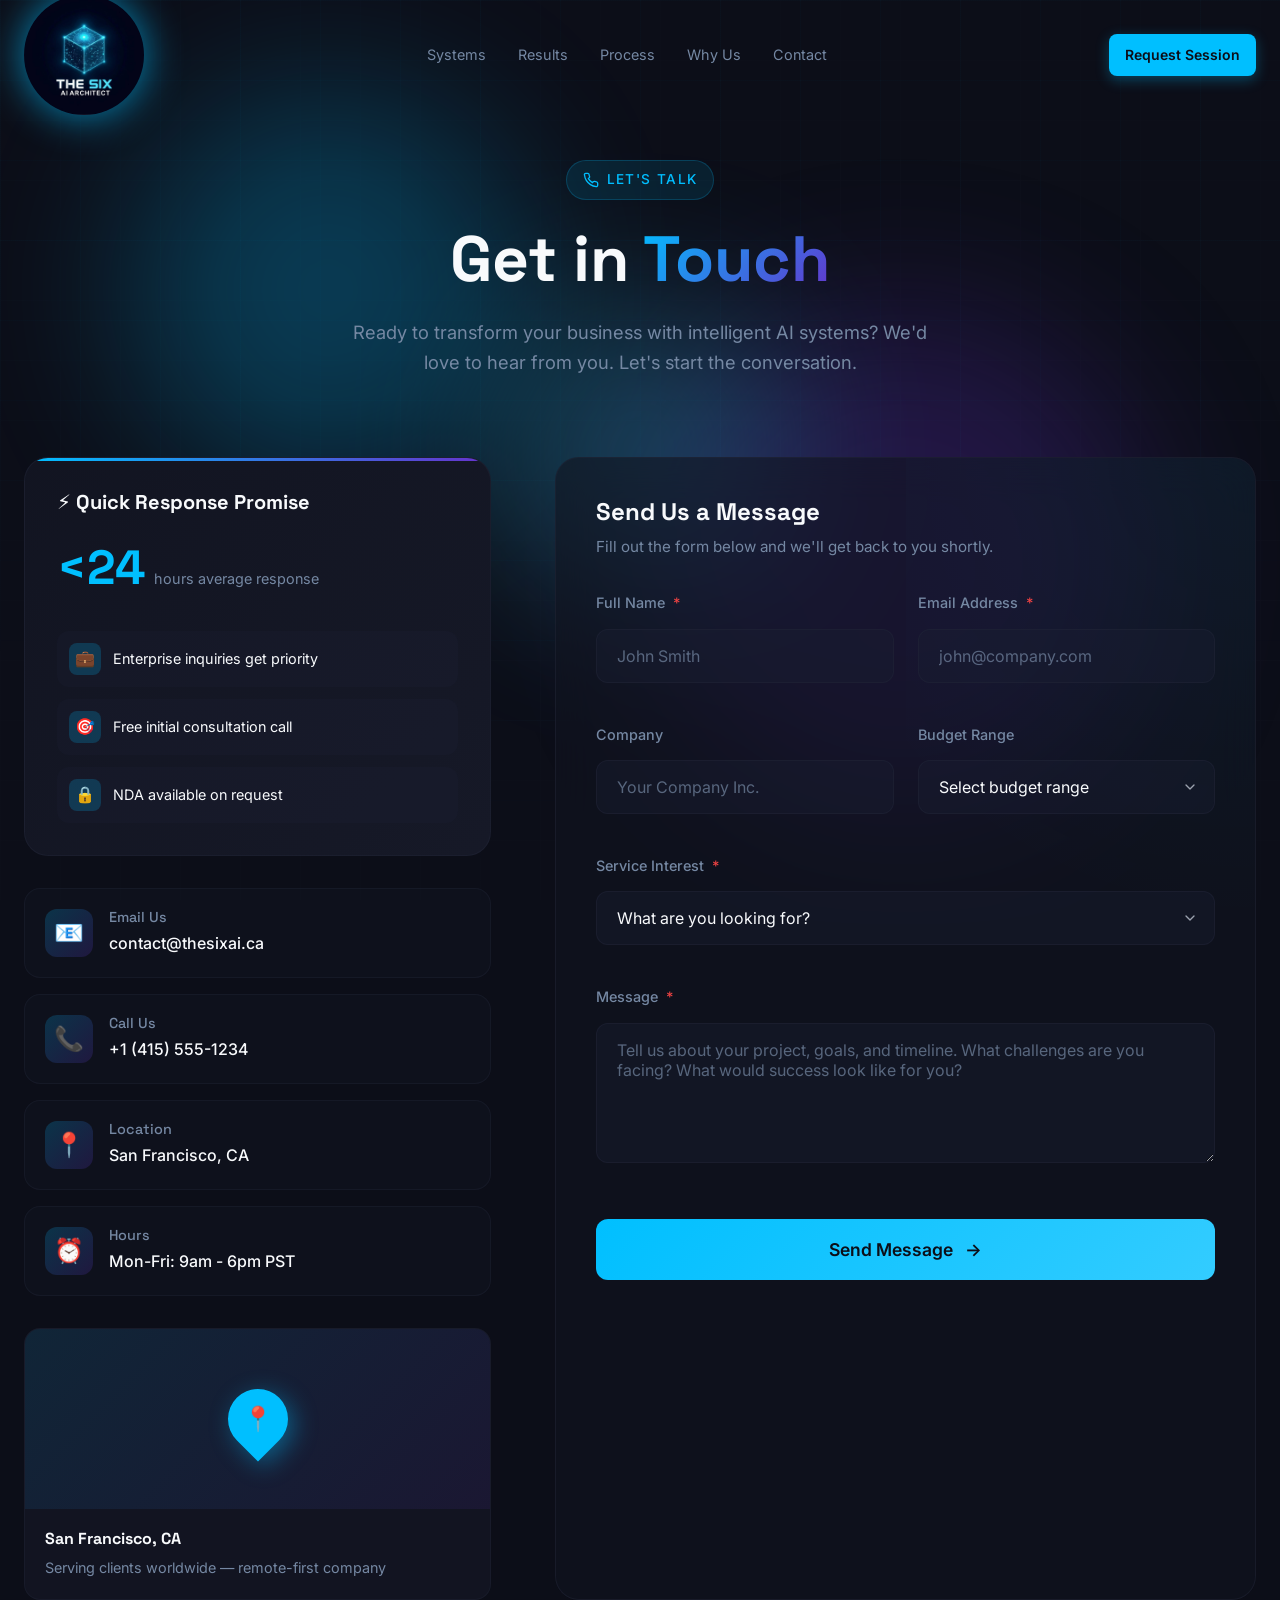
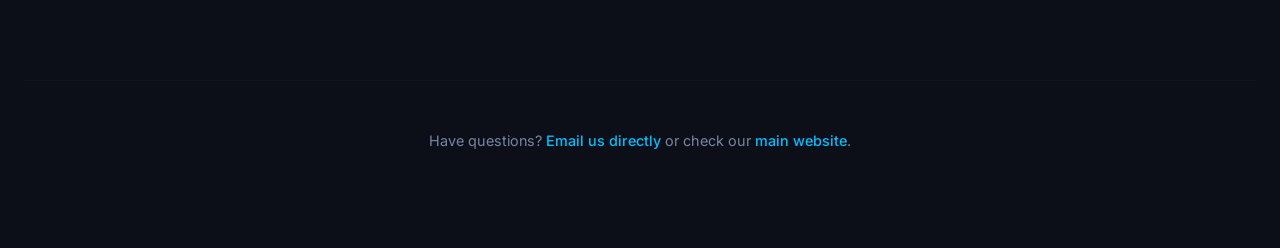
==== contact.html @ 12150c08 "Initial commit - Redesigned contact page with real functionality" ====
<!DOCTYPE html>
<html lang="en">
<head>
  <meta charset="UTF-8" />
  <meta name="viewport" content="width=device-width, initial-scale=1.0" />
  <title>Contact Us — The Six AI</title>
  <meta name="description" content="Get in touch with The Six AI. Ready to transform your business? Contact us today." />
  <link rel="icon" href="assets/logo.jpg" />
  <link rel="preconnect" href="https://fonts.googleapis.com" />
  <link rel="preconnect" href="https://fonts.gstatic.com" crossorigin />
  <link href="https://fonts.googleapis.com/css2?family=Inter:wght@300;400;500;600;700&family=Space+Grotesk:wght@400;500;600;700&display=swap" rel="stylesheet" />
  <link rel="stylesheet" href="styles.css" />
  <style>
    /* Contact Page Specific Styles */
    .contact-page {
      padding: 10rem 0 6rem;
      min-height: 100vh;
      position: relative;
    }
    
    /* Animated Grid Background */
    .contact-grid-bg {
      position: absolute;
      inset: 0;
      opacity: 0.4;
      background-image: 
        linear-gradient(hsl(var(--primary)/.05) 1px, transparent 1px),
        linear-gradient(90deg, hsl(var(--primary)/.05) 1px, transparent 1px);
      background-size: 80px 80px;
      mask-image: radial-gradient(ellipse 80% 50% at 50% 0%, black 70%, transparent 100%);
      pointer-events: none;
    }
    
    /* Hero Section */
    .contact-hero {
      text-align: center;
      margin-bottom: 5rem;
      position: relative;
    }
    
    .contact-hero .eyebrow {
      display: inline-flex;
      align-items: center;
      gap: 0.5rem;
      padding: 0.5rem 1rem;
      background: hsl(var(--primary)/.1);
      border: 1px solid hsl(var(--primary)/.2);
      border-radius: 9999px;
      font-size: 0.85rem;
      font-weight: 500;
      color: hsl(var(--primary));
      margin-bottom: 1.5rem;
    }
    
    .contact-hero h1 {
      font-size: clamp(2.5rem, 5vw, 4rem);
      margin-bottom: 1.5rem;
      line-height: 1.1;
    }
    
    .contact-hero p {
      font-size: 1.15rem;
      color: hsl(var(--muted-foreground));
      max-width: 600px;
      margin: 0 auto;
    }
    
    /* Main Contact Layout */
    .contact-main {
      display: grid;
      grid-template-columns: 1fr;
      gap: 3rem;
      position: relative;
    }
    
    @media (min-width: 1024px) {
      .contact-main {
        grid-template-columns: 1fr 1.5fr;
        gap: 4rem;
      }
    }
    
    /* Left Column - Info */
    .contact-info-column {
      display: flex;
      flex-direction: column;
      gap: 2rem;
    }
    
    /* Quick Response Card */
    .quick-response {
      background: linear-gradient(135deg, hsl(var(--card)) 0%, hsl(var(--card-elevated)) 100%);
      border: 1px solid hsl(var(--border)/.5);
      border-radius: 1.5rem;
      padding: 2rem;
      position: relative;
      overflow: hidden;
    }
    
    .quick-response::before {
      content: '';
      position: absolute;
      top: 0;
      left: 0;
      right: 0;
      height: 3px;
      background: linear-gradient(90deg, hsl(var(--primary)), hsl(var(--accent)));
    }
    
    .quick-response h3 {
      font-size: 1.25rem;
      margin-bottom: 1rem;
      display: flex;
      align-items: center;
      gap: 0.5rem;
    }
    
    .response-time {
      display: flex;
      align-items: baseline;
      gap: 0.5rem;
      margin-bottom: 1rem;
    }
    
    .response-time .big {
      font-family: 'Space Grotesk', sans-serif;
      font-size: 3rem;
      font-weight: 700;
      color: hsl(var(--primary));
    }
    
    .response-time .label {
      color: hsl(var(--muted-foreground));
      font-size: 0.9rem;
    }
    
    .response-list {
      display: flex;
      flex-direction: column;
      gap: 0.75rem;
      margin-top: 1.5rem;
    }
    
    .response-item {
      display: flex;
      align-items: center;
      gap: 0.75rem;
      padding: 0.75rem;
      background: hsl(var(--muted)/.3);
      border-radius: 0.75rem;
      font-size: 0.9rem;
    }
    
    .response-item .icon {
      width: 32px;
      height: 32px;
      border-radius: 0.5rem;
      background: hsl(var(--primary)/.2);
      color: hsl(var(--primary));
      display: flex;
      align-items: center;
      justify-content: center;
      font-size: 1rem;
    }
    
    /* Contact Cards */
    .contact-cards {
      display: flex;
      flex-direction: column;
      gap: 1rem;
    }
    
    .contact-card {
      display: flex;
      align-items: center;
      gap: 1rem;
      padding: 1.25rem;
      background: hsl(var(--card)/.6);
      border: 1px solid hsl(var(--border)/.4);
      border-radius: 1rem;
      transition: all 0.3s ease;
    }
    
    .contact-card:hover {
      transform: translateX(8px);
      border-color: hsl(var(--primary)/.4);
      box-shadow: 0 8px 24px hsl(var(--primary)/.1);
    }
    
    .contact-card .icon {
      width: 48px;
      height: 48px;
      border-radius: 0.75rem;
      background: linear-gradient(135deg, hsl(var(--primary)/.2), hsl(var(--accent)/.2));
      color: hsl(var(--primary));
      display: flex;
      align-items: center;
      justify-content: center;
      font-size: 1.5rem;
      flex-shrink: 0;
    }
    
    .contact-card .content h4 {
      font-size: 0.9rem;
      font-weight: 500;
      color: hsl(var(--muted-foreground));
      margin-bottom: 0.25rem;
    }
    
    .contact-card .content p,
    .contact-card .content a {
      font-size: 1rem;
      font-weight: 500;
      color: hsl(var(--foreground));
    }
    
    .contact-card .content a:hover {
      color: hsl(var(--primary));
    }
    
    /* Map / Location */
    .location-preview {
      background: hsl(var(--card));
      border: 1px solid hsl(var(--border)/.4);
      border-radius: 1rem;
      overflow: hidden;
      position: relative;
    }
    
    .location-map {
      height: 180px;
      background: linear-gradient(135deg, hsl(var(--primary)/.1), hsl(var(--accent)/.1));
      display: flex;
      align-items: center;
      justify-content: center;
      position: relative;
    }
    
    .location-pin {
      width: 60px;
      height: 60px;
      background: hsl(var(--primary));
      border-radius: 50% 50% 50% 0;
      transform: rotate(-45deg);
      display: flex;
      align-items: center;
      justify-content: center;
      box-shadow: 0 8px 24px hsl(var(--primary)/.4);
      animation: pulse 2s ease-in-out infinite;
    }
    
    .location-pin::after {
      content: '📍';
      font-size: 1.5rem;
      transform: rotate(45deg);
    }
    
    @keyframes pulse {
      0%, 100% { transform: rotate(-45deg) scale(1); }
      50% { transform: rotate(-45deg) scale(1.1); }
    }
    
    .location-info {
      padding: 1.25rem;
    }
    
    .location-info h4 {
      font-size: 1rem;
      margin-bottom: 0.5rem;
    }
    
    .location-info p {
      font-size: 0.9rem;
      color: hsl(var(--muted-foreground));
    }
    
    /* Right Column - Form */
    .contact-form-column {
      background: hsl(var(--card)/.6);
      border: 1px solid hsl(var(--border)/.5);
      border-radius: 1.5rem;
      padding: 2.5rem;
      backdrop-filter: blur(20px);
      position: relative;
      overflow: hidden;
    }
    
    .contact-form-column::before {
      content: '';
      position: absolute;
      top: -50%;
      right: -50%;
      width: 100%;
      height: 100%;
      background: radial-gradient(circle, hsl(var(--primary)/.05) 0%, transparent 70%);
      pointer-events: none;
    }
    
    .form-header {
      margin-bottom: 2rem;
      position: relative;
    }
    
    .form-header h3 {
      font-size: 1.5rem;
      margin-bottom: 0.5rem;
    }
    
    .form-header p {
      color: hsl(var(--muted-foreground));
      font-size: 0.95rem;
    }
    
    /* Form Styles */
    .contact-form {
      display: flex;
      flex-direction: column;
      gap: 1.5rem;
      position: relative;
    }
    
    .form-row {
      display: grid;
      grid-template-columns: 1fr;
      gap: 1.5rem;
    }
    
    @media (min-width: 640px) {
      .form-row {
        grid-template-columns: 1fr 1fr;
      }
    }
    
    .form-group {
      display: flex;
      flex-direction: column;
      gap: 0.5rem;
    }
    
    .form-group label {
      font-size: 0.9rem;
      font-weight: 500;
      color: hsl(var(--muted-foreground));
      display: flex;
      align-items: center;
      gap: 0.5rem;
    }
    
    .form-group label .required {
      color: hsl(var(--destructive));
    }
    
    .form-group input,
    .form-group textarea,
    .form-group select {
      padding: 1rem 1.25rem;
      background: hsl(var(--muted)/.4);
      border: 1px solid hsl(var(--border)/.5);
      border-radius: 0.75rem;
      color: hsl(var(--foreground));
      font-size: 1rem;
      font-family: inherit;
      transition: all 0.3s ease;
      width: 100%;
    }
    
    .form-group input::placeholder,
    .form-group textarea::placeholder {
      color: hsl(var(--muted-foreground));
      opacity: 0.7;
    }
    
    .form-group input:focus,
    .form-group textarea:focus,
    .form-group select:focus {
      outline: none;
      border-color: hsl(var(--primary));
      box-shadow: 0 0 0 4px hsl(var(--primary)/.1);
      background: hsl(var(--muted)/.2);
    }
    
    .form-group textarea {
      resize: vertical;
      min-height: 140px;
    }
    
    .form-group select {
      cursor: pointer;
      appearance: none;
      background-image: url("data:image/svg+xml,%3Csvg xmlns='http://www.w3.org/2000/svg' width='24' height='24' viewBox='0 0 24 24' fill='none' stroke='%239ca3af' stroke-width='2' stroke-linecap='round' stroke-linejoin='round'%3E%3Cpolyline points='6 9 12 15 18 9'%3E%3C/polyline%3E%3C/svg%3E");
      background-repeat: no-repeat;
      background-position: right 1rem center;
      background-size: 1rem;
      padding-right: 3rem;
    }
    
    /* Form Validation */
    .form-group.error input,
    .form-group.error textarea {
      border-color: hsl(var(--destructive));
    }
    
    .form-group .error-message {
      font-size: 0.8rem;
      color: hsl(var(--destructive));
      display: none;
    }
    
    .form-group.error .error-message {
      display: block;
    }
    
    /* Submit Button */
    .form-submit {
      margin-top: 1rem;
    }
    
    .btn-submit {
      width: 100%;
      padding: 1.25rem 2rem;
      background: linear-gradient(135deg, hsl(var(--primary)), hsl(var(--primary-glow)));
      color: hsl(var(--primary-foreground));
      border: none;
      border-radius: 0.75rem;
      font-size: 1.1rem;
      font-weight: 600;
      cursor: pointer;
      display: flex;
      align-items: center;
      justify-content: center;
      gap: 0.75rem;
      transition: all 0.3s ease;
      position: relative;
      overflow: hidden;
    }
    
    .btn-submit::before {
      content: '';
      position: absolute;
      inset: 0;
      background: linear-gradient(135deg, transparent, rgba(255,255,255,.2), transparent);
      transform: translateX(-100%);
      transition: transform 0.6s ease;
    }
    
    .btn-submit:hover::before {
      transform: translateX(100%);
    }
    
    .btn-submit:hover {
      transform: translateY(-2px);
      box-shadow: 0 12px 32px hsl(var(--primary)/.4);
    }
    
    .btn-submit:disabled {
      opacity: 0.7;
      cursor: not-allowed;
      transform: none;
    }
    
    .btn-submit .spinner {
      width: 20px;
      height: 20px;
      border: 2px solid hsl(var(--primary-foreground)/.3);
      border-top-color: hsl(var(--primary-foreground));
      border-radius: 50%;
      animation: spin 0.8s linear infinite;
      display: none;
    }
    
    .btn-submit.loading .spinner {
      display: block;
    }
    
    .btn-submit.loading .btn-text,
    .btn-submit.loading .btn-icon {
      opacity: 0;
      position: absolute;
    }
    
    @keyframes spin {
      to { transform: rotate(360deg); }
    }
    
    /* Success State */
    .form-success {
      display: none;
      text-align: center;
      padding: 3rem 2rem;
    }
    
    .form-success.show {
      display: block;
    }
    
    .success-icon {
      width: 80px;
      height: 80px;
      margin: 0 auto 1.5rem;
      background: linear-gradient(135deg, hsl(var(--success)/.2), hsl(var(--success)/.4));
      border-radius: 50%;
      display: flex;
      align-items: center;
      justify-content: center;
      animation: scaleIn 0.5s ease;
    }
    
    @keyframes scaleIn {
      0% { transform: scale(0); }
      50% { transform: scale(1.2); }
      100% { transform: scale(1); }
    }
    
    .success-icon svg {
      width: 40px;
      height: 40px;
      color: hsl(var(--success));
    }
    
    .form-success h3 {
      font-size: 1.5rem;
      margin-bottom: 0.75rem;
    }
    
    .form-success p {
      color: hsl(var(--muted-foreground));
      margin-bottom: 1.5rem;
    }
    
    .success-ref {
      display: inline-flex;
      align-items: center;
      gap: 0.5rem;
      padding: 0.75rem 1.25rem;
      background: hsl(var(--muted)/.4);
      border-radius: 0.5rem;
      font-family: 'Space Grotesk', monospace;
      font-size: 0.9rem;
    }
    
    /* Social Links */
    .social-links {
      display: flex;
      justify-content: center;
      gap: 1rem;
      margin-top: 2rem;
      padding-top: 2rem;
      border-top: 1px solid hsl(var(--border)/.3);
    }
    
    .social-link {
      width: 44px;
      height: 44px;
      border-radius: 0.75rem;
      background: hsl(var(--muted)/.4);
      border: 1px solid hsl(var(--border)/.3);
      display: flex;
      align-items: center;
      justify-content: center;
      color: hsl(var(--muted-foreground));
      transition: all 0.3s ease;
    }
    
    .social-link:hover {
      background: hsl(var(--primary)/.2);
      border-color: hsl(var(--primary)/.4);
      color: hsl(var(--primary));
      transform: translateY(-4px);
    }
    
    /* Footer */
    .contact-footer {
      margin-top: 5rem;
      padding-top: 3rem;
      border-top: 1px solid hsl(var(--border)/.3);
      text-align: center;
    }
    
    .contact-footer p {
      color: hsl(var(--muted-foreground));
      font-size: 0.9rem;
    }
    
    .contact-footer a {
      color: hsl(var(--primary));
      font-weight: 500;
    }
    
    .contact-footer a:hover {
      text-decoration: underline;
    }
    
    /* Reveal Animation */
    .reveal {
      opacity: 0;
      transform: translateY(30px);
      transition: opacity 0.6s ease, transform 0.6s ease;
    }
    
    .reveal.in {
      opacity: 1;
      transform: translateY(0);
    }
    
    .reveal-delay-1 { transition-delay: 0.1s; }
    .reveal-delay-2 { transition-delay: 0.2s; }
    .reveal-delay-3 { transition-delay: 0.3s; }
    .reveal-delay-4 { transition-delay: 0.4s; }
  </style>
</head>
<body>
  <!-- Background Effects -->
  <div class="bg-effects" aria-hidden="true">
    <div class="grid-overlay"></div>
    <div class="orb orb-1"></div>
    <div class="orb orb-2"></div>
    <div class="orb orb-3"></div>
  </div>

  <!-- Header -->
  <header class="navbar" id="navbar">
    <div class="container nav-inner">
      <a href="index.html" class="brand">
        <img src="assets/logo.jpg" alt="The Six AI Architects" class="brand-logo" />
      </a>
      <nav class="nav-links">
        <a href="index.html#systems">Systems</a>
        <a href="index.html#results">Results</a>
        <a href="index.html#process">Process</a>
        <a href="index.html#why-us">Why Us</a>
        <a href="contact.html">Contact</a>
      </nav>
      <div class="nav-cta">
        <a href="contact.html" class="btn btn-primary">Request Session</a>
      </div>
      <button class="nav-toggle" id="navToggle" aria-label="Menu">
        <span></span>
        <span></span>
        <span></span>
      </button>
    </div>
    <div class="mobile-menu" id="mobileMenu">
      <a href="index.html#systems">Systems</a>
      <a href="index.html#results">Results</a>
      <a href="index.html#process">Process</a>
      <a href="index.html#why-us">Why Us</a>
      <a href="contact.html">Contact</a>
      <a href="contact.html" class="btn btn-primary">Request Session</a>
    </div>
  </header>

  <main>
    <section class="contact-page">
      <div class="contact-grid-bg"></div>
      <div class="container">
        <!-- Hero Header -->
        <div class="contact-hero reveal">
          <span class="eyebrow">
            <svg width="16" height="16" viewBox="0 0 24 24" fill="none" stroke="currentColor" stroke-width="2">
              <path d="M22 16.92v3a2 2 0 0 1-2.18 2 19.79 19.79 0 0 1-8.63-3.07 19.5 19.5 0 0 1-6-6 19.79 19.79 0 0 1-3.07-8.67A2 2 0 0 1 4.11 2h3a2 2 0 0 1 2 1.72 12.84 12.84 0 0 0 .7 2.81 2 2 0 0 1-.45 2.11L8.09 9.91a16 16 0 0 0 6 6l1.27-1.27a2 2 0 0 1 2.11-.45 12.84 12.84 0 0 0 2.81.7A2 2 0 0 1 22 16.92z"/>
            </svg>
            Let's Talk
          </span>
          <h1>Get in <span class="text-gradient">Touch</span></h1>
          <p>Ready to transform your business with intelligent AI systems? We'd love to hear from you. Let's start the conversation.</p>
        </div>

        <!-- Main Contact Layout -->
        <div class="contact-main">
          <!-- Left Column - Info -->
          <div class="contact-info-column">
            <!-- Quick Response Card -->
            <div class="quick-response reveal reveal-delay-1">
              <h3>⚡ Quick Response Promise</h3>
              <div class="response-time">
                <span class="big"><24</span>
                <span class="label">hours average response</span>
              </div>
              <div class="response-list">
                <div class="response-item">
                  <span class="icon">💼</span>
                  <span>Enterprise inquiries get priority</span>
                </div>
                <div class="response-item">
                  <span class="icon">🎯</span>
                  <span>Free initial consultation call</span>
                </div>
                <div class="response-item">
                  <span class="icon">🔒</span>
                  <span>NDA available on request</span>
                </div>
              </div>
            </div>

            <!-- Contact Cards -->
            <div class="contact-cards">
              <a href="mailto:contact@thesixai.ca" class="contact-card reveal reveal-delay-2">
                <span class="icon">📧</span>
                <div class="content">
                  <h4>Email Us</h4>
                  <p>contact@thesixai.ca</p>
                </div>
              </a>
              
              <a href="tel:+14155551234" class="contact-card reveal reveal-delay-2">
                <span class="icon">📞</span>
                <div class="content">
                  <h4>Call Us</h4>
                  <p>+1 (415) 555-1234</p>
                </div>
              </a>
              
              <div class="contact-card reveal reveal-delay-3">
                <span class="icon">📍</span>
                <div class="content">
                  <h4>Location</h4>
                  <p>San Francisco, CA</p>
                </div>
              </div>
              
              <div class="contact-card reveal reveal-delay-3">
                <span class="icon">⏰</span>
                <div class="content">
                  <h4>Hours</h4>
                  <p>Mon-Fri: 9am - 6pm PST</p>
                </div>
              </div>
            </div>

            <!-- Location Preview -->
            <div class="location-preview reveal reveal-delay-4">
              <div class="location-map">
                <div class="location-pin"></div>
              </div>
              <div class="location-info">
                <h4>San Francisco, CA</h4>
                <p>Serving clients worldwide — remote-first company</p>
              </div>
            </div>
          </div>

          <!-- Right Column - Form -->
          <div class="contact-form-column reveal reveal-delay-2">
            <div class="form-header">
              <h3>Send Us a Message</h3>
              <p>Fill out the form below and we'll get back to you shortly.</p>
            </div>

            <form id="contactForm" class="contact-form">
              <div class="form-row">
                <div class="form-group">
                  <label for="name">
                    Full Name <span class="required">*</span>
                  </label>
                  <input 
                    type="text" 
                    id="name" 
                    name="name" 
                    placeholder="John Smith" 
                    required 
                    autocomplete="name"
                  />
                  <span class="error-message">Please enter your name</span>
                </div>
                
                <div class="form-group">
                  <label for="email">
                    Email Address <span class="required">*</span>
                  </label>
                  <input 
                    type="email" 
                    id="email" 
                    name="email" 
                    placeholder="john@company.com" 
                    required 
                    autocomplete="email"
                  />
                  <span class="error-message">Please enter a valid email</span>
                </div>
              </div>

              <div class="form-row">
                <div class="form-group">
                  <label for="company">Company</label>
                  <input 
                    type="text" 
                    id="company" 
                    name="company" 
                    placeholder="Your Company Inc."
                    autocomplete="organization"
                  />
                </div>
                
                <div class="form-group">
                  <label for="budget">Budget Range</label>
                  <select id="budget" name="budget">
                    <option value="">Select budget range</option>
                    <option value="10k-25k">$10,000 - $25,000</option>
                    <option value="25k-50k">$25,000 - $50,000</option>
                    <option value="50k-100k">$50,000 - $100,000</option>
                    <option value="100k+">$100,000+</option>
                    <option value="flexible">Flexible / Discuss</option>
                  </select>
                </div>
              </div>

              <div class="form-group">
                <label for="service">
                  Service Interest <span class="required">*</span>
                </label>
                <select id="service" name="service" required>
                  <option value="">What are you looking for?</option>
                  <option value="ai-automation">AI Automation Systems</option>
                  <option value="custom-development">Custom AI Development</option>
                  <option value="integration">System Integration</option>
                  <option value="consulting">AI Strategy Consulting</option>
                  <option value="other">Other / Not Sure</option>
                </select>
                <span class="error-message">Please select a service</span>
              </div>

              <div class="form-group">
                <label for="message">
                  Message <span class="required">*</span>
                </label>
                <textarea 
                  id="message" 
                  name="message" 
                  rows="5" 
                  placeholder="Tell us about your project, goals, and timeline. What challenges are you facing? What would success look like for you?"
                  required
                ></textarea>
                <span class="error-message">Please enter your message</span>
              </div>

              <div class="form-submit">
                <button type="submit" class="btn-submit" id="submitBtn">
                  <span class="spinner"></span>
                  <span class="btn-text">Send Message</span>
                  <span class="btn-icon">→</span>
                </button>
              </div>
            </form>

            <!-- Success State -->
            <div class="form-success" id="formSuccess">
              <div class="success-icon">
                <svg viewBox="0 0 24 24" fill="none" stroke="currentColor" stroke-width="2">
                  <polyline points="20 6 9 17 4 12"/>
                </svg>
              </div>
              <h3>Message Sent!</h3>
              <p>Thank you for reaching out. We've received your message and will get back to you within 24 hours.</p>
              <div class="success-ref">
                <svg width="16" height="16" viewBox="0 0 24 24" fill="none" stroke="currentColor" stroke-width="2">
                  <path d="M20 12V22H4V12"/>
                  <path d="M22 7H2V12H22V7Z"/>
                  <path d="M12 22V7"/>
                  <path d="M12 7H7.5C6.83696 7 6.20107 6.73661 5.73223 6.26777C5.26339 5.79893 5 5.16304 5 4.5C5 3.83696 5.26339 3.20107 5.73223 2.73223C6.20107 2.26339 6.83696 2 7.5 2C11 2 12 7 12 7Z"/>
                  <path d="M12 7H16.5C17.163 7 17.7989 6.73661 18.2678 6.26777C18.7366 5.79893 19 5.16304 19 4.5C19 3.83696 18.7366 3.20107 18.2678 2.73223C17.7989 2.26339 17.163 2 16.5 2C13 2 12 7 12 7Z"/>
                </svg>
                Reference: <strong id="refNumber">#SIX-000000</strong>
              </div>
              <div class="social-links">
                <a href="#" class="social-link" aria-label="LinkedIn">
                  <svg width="20" height="20" viewBox="0 0 24 24" fill="currentColor">
                    <path d="M20.447 20.452h-3.554v-5.569c0-1.328-.027-3.037-1.852-3.037-1.853 0-2.136 1.445-2.136 2.939v5.667H9.351V9h3.414v1.561h.046c.477-.9 1.637-1.85 3.37-1.85 3.601 0 4.267 2.37 4.267 5.455v6.286zM5.337 7.433c-1.144 0-2.063-.926-2.063-2.065 0-1.138.92-2.063 2.063-2.063 1.14 0 2.064.925 2.064 2.063 0 1.139-.925 2.065-2.064 2.065zm1.782 13.019H3.555V9h3.564v11.452zM22.225 0H1.771C.792 0 0 .774 0 1.729v20.542C0 23.227.792 24 1.771 24h20.451C23.2 24 24 23.227 24 22.271V1.729C24 .774 23.2 0 22.222 0h.003z"/>
                  </svg>
                </a>
                <a href="#" class="social-link" aria-label="Twitter">
                  <svg width="20" height="20" viewBox="0 0 24 24" fill="currentColor">
                    <path d="M18.244 2.25h3.308l-7.227 8.26 8.502 11.24H16.17l-5.214-6.817L4.99 21.75H1.68l7.73-8.835L1.254 2.25H8.08l4.713 6.231zm-1.161 17.52h1.833L7.084 4.126H5.117z"/>
                  </svg>
                </a>
                <a href="#" class="social-link" aria-label="GitHub">
                  <svg width="20" height="20" viewBox="0 0 24 24" fill="currentColor">
                    <path d="M12 0c-6.626 0-12 5.373-12 12 0 5.302 3.438 9.8 8.207 11.387.599.111.793-.261.793-.577v-2.234c-3.338.726-4.033-1.416-4.033-1.416-.546-1.387-1.333-1.756-1.333-1.756-1.089-.745.083-.729.083-.729 1.205.084 1.839 1.237 1.839 1.237 1.07 1.834 2.807 1.304 3.492.997.107-.775.418-1.305.762-1.604-2.665-.305-5.467-1.334-5.467-5.931 0-1.311.469-2.381 1.236-3.221-.124-.303-.535-1.524.117-3.176 0 0 1.008-.322 3.301 1.23.957-.266 1.983-.399 3.003-.404 1.02.005 2.047.138 3.006.404 2.291-1.552 3.297-1.23 3.297-1.23.653 1.653.242 2.874.118 3.176.77.84 1.235 1.911 1.235 3.221 0 4.609-2.807 5.624-5.479 5.921.43.372.823 1.102.823 2.222v3.293c0 .319.192.694.801.576 4.765-1.589 8.199-6.086 8.199-11.386 0-6.627-5.373-12-12-12z"/>
                  </svg>
                </a>
              </div>
            </div>
          </div>
        </div>

        <!-- Footer -->
        <div class="contact-footer reveal">
          <p>Have questions? <a href="mailto:contact@thesixai.ca">Email us directly</a> or check our <a href="index.html">main website</a>.</p>
        </div>
      </div>
    </section>
  </main>

  <!-- Footer Partial -->
  <div id="footer-placeholder"></div>

  <script>
    // Generate reference number
    function generateRef() {
      const chars = 'ABCDEFGHJKLMNPQRSTUVWXYZ23456789';
      let result = '';
      for (let i = 0; i < 6; i++) {
        result += chars.charAt(Math.floor(Math.random() * chars.length));
      }
      return 'SIX-' + result;
    }

    // Navbar scroll effect
    const navbar = document.getElementById('navbar');
    window.addEventListener('scroll', () => {
      if (window.scrollY > 50) {
        navbar.classList.add('scrolled');
      } else {
        navbar.classList.remove('scrolled');
      }
    });

    // Mobile menu toggle
    const navToggle = document.getElementById('navToggle');
    const mobileMenu = document.getElementById('mobileMenu');
    
    navToggle.addEventListener('click', () => {
      navToggle.classList.toggle('active');
      mobileMenu.classList.toggle('open');
    });

    // Reveal on scroll
    const reveals = document.querySelectorAll('.reveal');
    const revealObserver = new IntersectionObserver((entries) => {
      entries.forEach(entry => {
        if (entry.isIntersecting) {
          entry.target.classList.add('in');
        }
      });
    }, { threshold: 0.1 });

    reveals.forEach(el => revealObserver.observe(el));

    // Form handling
    const form = document.getElementById('contactForm');
    const submitBtn = document.getElementById('submitBtn');
    const formSuccess = document.getElementById('formSuccess');
    const refNumber = document.getElementById('refNumber');

    form.addEventListener('submit', async (e) => {
      e.preventDefault();
      
      // Validate form
      let isValid = true;
      const required = form.querySelectorAll('[required]');
      
      required.forEach(field => {
        const group = field.closest('.form-group');
        if (!field.value.trim()) {
          group.classList.add('error');
          isValid = false;
        } else {
          group.classList.remove('error');
        }
      });

      // Validate email format
      const email = document.getElementById('email');
      const emailRegex = /^[^\s@]+@[^\s@]+\.[^\s@]+$/;
      if (!emailRegex.test(email.value)) {
        email.closest('.form-group').classList.add('error');
        isValid = false;
      }

      if (!isValid) return;

      // Show loading state
      submitBtn.classList.add('loading');
      submitBtn.disabled = true;

      // Simulate API call
      await new Promise(resolve => setTimeout(resolve, 1500));

      // Generate reference
      const ref = generateRef();
      refNumber.textContent = '#' + ref;

      // Log submission (in production, send to backend)
      console.log('Form submitted:', {
        name: document.getElementById('name').value,
        email: document.getElementById('email').value,
        company: document.getElementById('company').value,
        service: document.getElementById('service').value,
        message: document.getElementById('message').value,
        budget: document.getElementById('budget').value,
        reference: ref
      });

      // Show success
      form.style.display = 'none';
      formSuccess.classList.add('show');

      // Reset button state (for future submissions)
      submitBtn.classList.remove('loading');
      submitBtn.disabled = false;
    });

    // Remove error on input
    const inputs = form.querySelectorAll('input, textarea, select');
    inputs.forEach(input => {
      input.addEventListener('input', () => {
        input.closest('.form-group').classList.remove('error');
      });
    });
  </script>
</body>
</html>
---- styles.css ----
/* The Six AI Architects — Vanilla Static Build */
:root{
  --background:230 35% 7%;
  --foreground:210 40% 98%;
  --card:230 30% 10%;
  --card-elevated:230 28% 12%;
  --primary:195 100% 50%;
  --primary-foreground:230 35% 7%;
  --primary-glow:195 100% 60%;
  --secondary:240 60% 20%;
  --muted:230 30% 15%;
  --muted-foreground:215 20% 55%;
  --accent:260 60% 50%;
  --accent-glow:260 80% 65%;
  --success:160 84% 40%;
  --destructive:0 84% 60%;
  --border:230 25% 18%;
  --radius:1rem;
}
*{box-sizing:border-box;margin:0;padding:0}
html{scroll-behavior:smooth}
body{
  font-family:'Inter',system-ui,sans-serif;
  background:hsl(var(--background));
  color:hsl(var(--foreground));
  line-height:1.6;
  overflow-x:hidden;
  -webkit-font-smoothing:antialiased;
}
h1,h2,h3,h4{font-family:'Space Grotesk',system-ui,sans-serif;line-height:1.2;font-weight:700}
a{color:inherit;text-decoration:none}
ul{list-style:none}
img{max-width:100%;display:block}
button{font-family:inherit;cursor:pointer;border:none;background:none;color:inherit}

.container{max-width:1280px;margin:0 auto;padding:0 1.5rem}
.text-center{text-align:center}
.mt-12{margin-top:3rem}
.muted{color:hsl(var(--muted-foreground))}
.small{font-size:.85rem}
.text-primary{color:hsl(var(--primary))}
.text-gradient{
  background:linear-gradient(135deg,hsl(var(--primary)) 0%,hsl(var(--accent)) 100%);
  -webkit-background-clip:text;background-clip:text;color:transparent;
}

/* Background effects */
.bg-effects{position:fixed;inset:0;z-index:-1;pointer-events:none;overflow:hidden}
.grid-overlay{
  position:absolute;inset:0;opacity:.15;
  background-image:
    linear-gradient(hsl(var(--border)/.4) 1px,transparent 1px),
    linear-gradient(90deg,hsl(var(--border)/.4) 1px,transparent 1px);
  background-size:60px 60px;
}
.orb{position:absolute;border-radius:50%;filter:blur(80px);opacity:.25;animation:float 12s ease-in-out infinite}
.orb-1{top:10%;left:10%;width:400px;height:400px;background:hsl(var(--primary))}
.orb-2{bottom:10%;right:10%;width:500px;height:500px;background:hsl(var(--accent));animation-delay:-4s}
.orb-3{top:50%;left:50%;width:300px;height:300px;background:hsl(var(--primary-glow));animation-delay:-8s;transform:translate(-50%,-50%)}
@keyframes float{0%,100%{transform:translateY(0) scale(1)}50%{transform:translateY(-30px) scale(1.05)}}
.orb-3{0%,100%{transform:translate(-50%,-50%) scale(1)}50%{transform:translate(-50%,-60%) scale(1.05)}}

/* Navbar */
.navbar{
  position:fixed;top:0;left:0;right:0;z-index:50;
  transition:all .3s ease;background:transparent;
}
.navbar.scrolled{
  background:hsl(var(--background)/.8);
  backdrop-filter:blur(20px);
  border-bottom:1px solid hsl(var(--border)/.5);
}
.nav-inner{display:flex;align-items:center;justify-content:space-between;height:80px}
.brand-logo{height:80px;width:auto;border-radius:50%;filter:drop-shadow(0 0 20px hsl(var(--primary)/.7))}
.nav-links{display:none;gap:2rem}
.nav-links a{color:hsl(var(--muted-foreground));font-size:.9rem;transition:color .2s;position:relative}
.nav-links a:hover{color:hsl(var(--foreground))}
.nav-links a::after{content:'';position:absolute;bottom:-4px;left:0;width:0;height:2px;background:hsl(var(--primary));transition:width .3s}
.nav-links a:hover::after{width:100%}
.nav-cta{display:none;gap:1rem;align-items:center}
.nav-toggle{display:flex;flex-direction:column;gap:5px;color:hsl(var(--foreground));padding:.5rem;cursor:pointer}
.nav-toggle span{display:block;width:24px;height:2px;background:hsl(var(--foreground));transition:transform .3s,opacity .3s}
.nav-toggle.active span:nth-child(1){transform:rotate(45deg) translate(5px,5px)}
.nav-toggle.active span:nth-child(2){opacity:0}
.nav-toggle.active span:nth-child(3){transform:rotate(-45deg) translate(5px,-5px)}
@media(min-width:1024px){
  .nav-inner{height:110px}
  .brand-logo{height:120px}
  .nav-links,.nav-cta{display:flex}
  .nav-toggle{display:none}
}
.mobile-menu{display:none;flex-direction:column;gap:1rem;padding:1.5rem;border-top:1px solid hsl(var(--border)/.5);background:hsl(var(--background)/.95);backdrop-filter:blur(20px)}
.mobile-menu.open{display:flex}
.mobile-menu a{padding:.5rem 0;color:hsl(var(--muted-foreground))}

/* Buttons */
.btn{
  display:inline-flex;align-items:center;justify-content:center;gap:.5rem;
  padding:.625rem 1rem;border-radius:.5rem;font-size:.875rem;font-weight:600;
  transition:all .2s ease;white-space:nowrap;
}
.btn-ghost{color:hsl(var(--muted-foreground))}
.btn-ghost:hover{background:hsl(var(--muted));color:hsl(var(--foreground))}
.btn-primary{background:hsl(var(--primary));color:hsl(var(--primary-foreground));box-shadow:0 4px 14px hsl(var(--primary)/.3)}
.btn-primary:hover{transform:translateY(-2px);box-shadow:0 8px 24px hsl(var(--primary)/.4)}
.btn-outline{border:1px solid hsl(var(--border));background:transparent;color:hsl(var(--foreground));backdrop-filter:blur(8px)}
.btn-outline:hover{border-color:hsl(var(--primary)/.5);color:hsl(var(--primary));background:hsl(var(--primary)/.05)}
.btn-xl{padding:1rem 2.25rem;font-size:1rem;border-radius:.75rem}

/* Reveal animation */
.reveal{opacity:0;transform:translateY(30px);transition:opacity .8s ease,transform .8s ease}
.reveal.in{opacity:1;transform:translateY(0)}

/* Hero */
.hero{position:relative;min-height:100vh;display:flex;align-items:center;justify-content:center;padding:8rem 0 4rem;overflow:hidden}
.hero-bg{position:absolute;inset:0;background-size:cover;background-position:center;opacity:.4}
.hero-overlay{position:absolute;inset:0;background:linear-gradient(180deg,hsl(var(--background)/.4) 0%,hsl(var(--background)/.8) 60%,hsl(var(--background)) 100%)}
.hero-content{position:relative;z-index:2;max-width:64rem;text-align:center}
.hero-headline{font-size:clamp(2.5rem,6vw,4.5rem);font-weight:700;margin-bottom:3rem}
.hero-sub{display:block;font-size:clamp(1rem,1.6vw,1.25rem);font-weight:400;color:hsl(var(--muted-foreground));margin-top:1rem;font-family:ui-monospace,monospace}
.hero-ctas{display:flex;flex-wrap:wrap;gap:1rem;justify-content:center;margin-bottom:5rem}

.dashboard-preview{position:relative;max-width:64rem;margin:0 auto}
.dashboard-glow{position:absolute;inset:-1rem;background:linear-gradient(90deg,hsl(var(--primary)/.2),hsl(var(--accent)/.2),hsl(var(--primary)/.2));filter:blur(40px);opacity:.5;border-radius:1rem}
.dashboard{position:relative;border:1px solid hsl(var(--border)/.5);border-radius:1rem;background:hsl(var(--card)/.8);backdrop-filter:blur(20px);overflow:hidden;box-shadow:0 20px 60px rgba(0,0,0,.4)}
.dash-header{display:flex;align-items:center;gap:.5rem;padding:.75rem 1rem;border-bottom:1px solid hsl(var(--border)/.5);background:hsl(var(--muted)/.3)}
.dot{width:12px;height:12px;border-radius:50%}
.d-red{background:hsl(var(--destructive)/.6)}
.d-yellow{background:hsl(var(--accent)/.6)}
.d-green{background:hsl(var(--success)/.6)}
.dash-url{flex:1;height:24px;border-radius:6px;background:hsl(var(--muted)/.5);max-width:280px;margin:0 auto}
.dash-body{padding:1.5rem}
.dash-stats{display:grid;grid-template-columns:repeat(2,1fr);gap:1rem;margin-bottom:1.5rem}
@media(min-width:768px){.dash-stats{grid-template-columns:repeat(4,1fr)}}
.dash-stat{padding:1rem;border:1px solid hsl(var(--border)/.3);border-radius:.75rem;background:hsl(var(--muted)/.3);text-align:left}
.ds-label{font-size:.75rem;color:hsl(var(--muted-foreground));margin-bottom:.25rem}
.ds-value{font-family:'Space Grotesk';font-size:1.25rem;font-weight:700}
.ds-trend{font-size:.75rem;color:hsl(var(--primary));font-weight:500}
.dash-chart{height:128px;background:hsl(var(--muted)/.2);border:1px solid hsl(var(--border)/.3);border-radius:.5rem;display:flex;align-items:flex-end;justify-content:space-around;padding:0 1rem .75rem}
.dash-chart .bar{width:24px;border-radius:4px 4px 0 0;background:linear-gradient(0deg,hsl(var(--primary)/.6),hsl(var(--primary)));transition:height 1s ease}

/* Section */
.section{padding:6rem 0;position:relative}
.section-head{text-align:center;max-width:48rem;margin:0 auto 4rem}
.eyebrow{display:block;color:hsl(var(--primary));font-size:.85rem;font-weight:600;letter-spacing:.1em;text-transform:uppercase;margin-bottom:1rem}
.section-head h2{font-size:clamp(2rem,4vw,3rem);margin-bottom:1rem}
.section-head p{color:hsl(var(--muted-foreground));font-size:1.05rem}

/* Outcomes */
.outcomes-grid{display:grid;grid-template-columns:1fr;gap:1.5rem}
@media(min-width:640px){.outcomes-grid{grid-template-columns:repeat(2,1fr)}}
@media(min-width:1024px){.outcomes-grid{grid-template-columns:repeat(4,1fr)}}
.outcome-card{padding:1.5rem;border-radius:1rem;border:1px solid hsl(var(--border)/.4);background:hsl(var(--card)/.4);backdrop-filter:blur(10px);transition:transform .3s,box-shadow .3s}
.outcome-card:hover{transform:translateY(-6px);box-shadow:0 20px 40px hsl(var(--primary)/.1)}
.outcome-icon{width:3rem;height:3rem;border-radius:.75rem;background:hsl(var(--primary)/.1);color:hsl(var(--primary));display:flex;align-items:center;justify-content:center;font-size:1.5rem;margin-bottom:1rem}
.outcome-value{font-family:'Space Grotesk';font-size:2.5rem;font-weight:700;color:hsl(var(--primary));margin-bottom:.5rem}
.outcome-label{font-size:1.05rem;font-weight:600;margin-bottom:.25rem}
.outcome-desc{color:hsl(var(--muted-foreground));font-size:.9rem}

/* Systems */
.systems-grid{display:grid;grid-template-columns:1fr;gap:1.5rem}
@media(min-width:768px){.systems-grid{grid-template-columns:repeat(2,1fr)}}
@media(min-width:1024px){.systems-grid{grid-template-columns:repeat(3,1fr)}}
.system-card{position:relative;padding:2rem;border-radius:1rem;border:1px solid hsl(var(--border)/.5);background:hsl(var(--card)/.5);backdrop-filter:blur(10px);transition:transform .3s,box-shadow .3s;overflow:hidden}
.system-card:hover{transform:translateY(-6px);box-shadow:0 20px 40px hsl(var(--primary)/.1)}
.system-card::before{content:'';position:absolute;top:0;right:0;width:5rem;height:5rem;background:linear-gradient(225deg,hsl(var(--primary)/.1),transparent)}
.system-icon{width:3.5rem;height:3.5rem;border-radius:.75rem;background:linear-gradient(135deg,hsl(var(--primary)/.2),hsl(var(--accent)/.2));color:hsl(var(--primary));display:flex;align-items:center;justify-content:center;font-size:1.75rem;margin-bottom:1.5rem}
.system-card h3{font-size:1.25rem;margin-bottom:.75rem}
.system-card p{color:hsl(var(--muted-foreground));margin-bottom:1rem}
.impact-badge{display:inline-block;padding:.375rem .875rem;border-radius:9999px;background:hsl(var(--primary)/.1);border:1px solid hsl(var(--primary)/.2);color:hsl(var(--primary));font-size:.85rem;font-weight:500}

/* Analytics */
.analytics-grid{display:grid;grid-template-columns:1fr;gap:1.5rem}
@media(min-width:1024px){.analytics-grid{grid-template-columns:repeat(2,1fr)}}
.panel{padding:2rem;border-radius:1rem;border:1px solid hsl(var(--border)/.5);background:hsl(var(--card)/.5);backdrop-filter:blur(10px)}
.panel-head{display:flex;justify-content:space-between;align-items:center;margin-bottom:1.5rem}
.panel-head h3,.panel>h3{font-size:1.15rem}
.badge{padding:.25rem .75rem;border-radius:9999px;font-size:.8rem;font-weight:500}
.badge-success{background:hsl(var(--success)/.1);color:hsl(var(--success))}
.badge-primary{background:hsl(var(--primary)/.15);color:hsl(var(--primary))}
.bar-list>div{margin-bottom:1.5rem}
.bar-list .bar-row{display:flex;justify-content:space-between;margin-bottom:.5rem;font-size:.875rem}
.bar-list .bar-row .label{color:hsl(var(--muted-foreground))}
.bar-list .bar-row .val{font-weight:500}
.bar-list .bar-row .count{color:hsl(var(--muted-foreground));font-size:.8rem;margin-left:.5rem}
.progress-track{height:8px;border-radius:9999px;background:hsl(var(--muted)/.5);overflow:hidden}
.progress-fill{height:100%;width:0;background:linear-gradient(90deg,hsl(var(--primary)),hsl(var(--accent)));transition:width 1.5s ease;border-radius:9999px}
.cycle-chart{display:flex;align-items:flex-end;justify-content:center;gap:3rem;height:160px}
.cycle-col{text-align:center;display:flex;flex-direction:column;justify-content:flex-end;height:100%}
.cycle-bar{width:80px;border-radius:.5rem .5rem 0 0;height:0;transition:height 1.2s ease}
.cycle-bar.before{background:hsl(var(--muted))}
.cycle-bar.after{background:linear-gradient(0deg,hsl(var(--primary)),hsl(var(--primary-glow)))}
.cycle-col p{margin-top:.75rem;font-weight:500}
.cycle-col span{font-size:.75rem;color:hsl(var(--muted-foreground))}
.cost-row{display:flex;justify-content:space-between;margin:0 0 1rem}
.cost-value{font-family:'Space Grotesk';font-size:1.875rem;font-weight:700}
.cost-value.primary{color:hsl(var(--primary))}
.risk-grid{display:grid;grid-template-columns:repeat(3,1fr);gap:1rem}
.risk{text-align:center}
.risk-circle{width:64px;height:64px;border-radius:50%;display:flex;align-items:center;justify-content:center;font-weight:700;margin:0 auto .5rem}
.risk-low{background:hsl(var(--success)/.2);color:hsl(var(--success))}
.risk-med{background:hsl(45 100% 50% / .2);color:hsl(45 100% 60%)}
.risk-high{background:hsl(var(--destructive)/.2);color:hsl(var(--destructive))}
.risk p{font-size:.8rem;color:hsl(var(--muted-foreground))}
.success-banner{padding:.875rem;border-radius:.5rem;background:hsl(var(--success)/.1);border:1px solid hsl(var(--success)/.2);color:hsl(var(--success));font-weight:500;font-size:.9rem;margin-top:1.5rem}

/* Workflows */
.workflows-list{display:flex;flex-direction:column;gap:.75rem}
.workflow-row{position:relative;padding:1.25rem;border-radius:1rem;border:1px solid hsl(var(--border)/.5);background:hsl(var(--card)/.3);backdrop-filter:blur(8px);transition:all .25s;cursor:pointer}
.workflow-row:hover{border-color:hsl(var(--primary)/.3)}
.workflow-row.added{border-color:hsl(var(--primary)/.5);background:hsl(var(--primary)/.05);box-shadow:0 8px 24px hsl(var(--primary)/.1)}
.workflow-inner{display:flex;flex-direction:column;gap:1rem}
@media(min-width:1024px){.workflow-inner{flex-direction:row;align-items:center}}
.wf-meta{flex-shrink:0}
@media(min-width:1024px){.wf-meta{width:16rem}}
.wf-meta h3{font-size:1rem;margin-bottom:.5rem}
.wf-tags{display:flex;flex-wrap:wrap;gap:.75rem;font-size:.75rem;color:hsl(var(--muted-foreground))}
.wf-steps{display:flex;flex-wrap:wrap;align-items:center;gap:.5rem;flex:1}
.wf-step{display:inline-flex;align-items:center;gap:.5rem;padding:.375rem .75rem;border-radius:9999px;background:hsl(var(--muted)/.5);border:1px solid hsl(var(--border)/.5);font-size:.75rem;position:relative}
.wf-step:hover{border-color:hsl(var(--primary)/.4)}
.wf-step .num{display:inline-flex;align-items:center;justify-content:center;width:20px;height:20px;border-radius:50%;background:hsl(var(--primary)/.2);color:hsl(var(--primary));font-size:10px;font-weight:700}
.wf-step .tip{position:absolute;bottom:calc(100% + 8px);left:50%;transform:translateX(-50%);background:hsl(var(--card));border:1px solid hsl(var(--border));border-radius:.5rem;padding:.5rem .75rem;font-size:.7rem;min-width:160px;text-align:center;opacity:0;pointer-events:none;transition:opacity .2s;z-index:5;color:hsl(var(--muted-foreground))}
.wf-step:hover .tip{opacity:1}
.wf-arrow{color:hsl(var(--muted-foreground));margin:0 .25rem}
.wf-add{flex-shrink:0}
@media(min-width:1024px){.wf-add{width:8rem;text-align:right}}
.wf-add-btn{display:inline-flex;align-items:center;gap:.375rem;padding:.5rem .875rem;border-radius:9999px;font-size:.8rem;font-weight:500;background:hsl(var(--muted)/.5);border:1px solid hsl(var(--border)/.5);color:hsl(var(--muted-foreground));transition:all .2s}
.wf-add-btn:hover{border-color:hsl(var(--primary)/.5);color:hsl(var(--primary))}
.workflow-row.added .wf-add-btn{background:hsl(var(--primary));color:hsl(var(--primary-foreground));border-color:transparent}
.link-btn{color:hsl(var(--primary));font-weight:500;display:inline-flex;align-items:center;gap:.5rem}
.link-btn:hover{color:hsl(var(--primary-glow))}

/* Industries */
.industries-grid{display:grid;grid-template-columns:1fr;gap:1.5rem}
@media(min-width:640px){.industries-grid{grid-template-columns:repeat(2,1fr)}}
@media(min-width:1024px){.industries-grid{grid-template-columns:repeat(3,1fr)}}
.industry-card{position:relative;padding:1.5rem;border-radius:.75rem;background:hsl(var(--card)/.5);border:1px solid hsl(var(--border)/.5);backdrop-filter:blur(8px);transition:all .3s;display:flex;gap:1rem;align-items:flex-start}
.industry-card:hover{border-color:hsl(var(--primary)/.5);background:hsl(var(--card)/.8)}
.industry-icon{flex-shrink:0;width:3rem;height:3rem;border-radius:.5rem;background:hsl(var(--primary)/.1);color:hsl(var(--primary));display:flex;align-items:center;justify-content:center;font-size:1.5rem;transition:background .2s}
.industry-card:hover .industry-icon{background:hsl(var(--primary)/.2)}
.industry-card h3{font-size:1.05rem;margin-bottom:.25rem;transition:color .2s}
.industry-card:hover h3{color:hsl(var(--primary))}
.industry-card p{color:hsl(var(--muted-foreground));font-size:.875rem}

/* Voice */
.voice-steps{display:grid;grid-template-columns:1fr;gap:1.5rem;max-width:64rem;margin:0 auto}
@media(min-width:768px){.voice-steps{grid-template-columns:repeat(2,1fr);gap:2rem 4rem}}
.voice-step{display:flex;gap:1rem;align-items:flex-start;padding:1.25rem;background:hsl(var(--card)/.6);border:1px solid hsl(var(--border)/.5);border-radius:.75rem;backdrop-filter:blur(8px);transition:border-color .3s}
.voice-step:hover{border-color:hsl(var(--primary)/.4)}
.vs-num{flex-shrink:0;width:3rem;height:3rem;border-radius:50%;background:hsl(var(--primary));color:hsl(var(--primary-foreground));display:flex;align-items:center;justify-content:center;font-weight:700;box-shadow:0 4px 14px hsl(var(--primary)/.3)}
.voice-step h3{font-size:1.05rem;margin-bottom:.25rem;display:flex;align-items:center;gap:.5rem}
.voice-step p{font-size:.875rem;color:hsl(var(--muted-foreground))}
.pill-info{display:inline-flex;align-items:center;gap:.5rem;padding:.625rem 1.25rem;border-radius:9999px;background:hsl(var(--primary)/.1);border:1px solid hsl(var(--primary)/.3);color:hsl(var(--primary));font-size:.875rem;font-weight:500}

/* Insurance */
.insurance-grid{display:grid;grid-template-columns:1fr;gap:3rem;align-items:center}
@media(min-width:1024px){.insurance-grid{grid-template-columns:repeat(2,1fr)}}
.ins-title{font-size:1.4rem;margin-bottom:.75rem;font-weight:600}
.check-list{margin-top:1rem;display:flex;flex-direction:column;gap:.75rem;color:hsl(var(--foreground))}
.ins-cards{display:grid;gap:1rem}
.ins-card{background:hsl(var(--card)/.8);border:1px solid hsl(var(--border)/.5);border-radius:1rem;padding:1.5rem;backdrop-filter:blur(10px)}
.ins-card.center{display:flex;align-items:center;justify-content:center;flex-direction:column}
.ins-card.protected{background:linear-gradient(135deg,hsl(var(--secondary)/.2),hsl(var(--secondary)/.1));border-color:hsl(var(--secondary)/.3);color:hsl(var(--accent))}
.prot-icon{font-size:2rem;margin-bottom:.5rem}
.ins-card h4{font-size:1.1rem;margin-bottom:1rem}
.ins-stats{display:grid;grid-template-columns:repeat(2,1fr);gap:1rem;margin:1rem 0}
.ins-stats>div{background:hsl(var(--muted)/.3);border-radius:.5rem;padding:1rem;text-align:center}
.ins-stat-val{font-size:1.5rem;font-weight:700}
.ins-stat-val.primary{color:hsl(var(--primary))}
.ins-side{display:grid;grid-template-columns:repeat(2,1fr);gap:1rem}
.ring{position:relative;width:120px;height:120px}
.ring-text{position:absolute;inset:0;display:flex;flex-direction:column;align-items:center;justify-content:center}
.ring-text strong{font-size:1.5rem;color:hsl(var(--primary))}
.ring-text span{font-size:.7rem;color:hsl(var(--muted-foreground))}
.patient-row{display:flex;align-items:center;gap:1rem;padding-bottom:1rem;border-bottom:1px solid hsl(var(--border)/.3);margin-bottom:1rem}
.avatar{width:48px;height:48px;border-radius:50%;background:linear-gradient(135deg,hsl(var(--primary)/.3),hsl(var(--secondary)/.3));display:flex;align-items:center;justify-content:center;font-size:1.25rem}
.patient-name{font-weight:600;display:flex;align-items:center;gap:.5rem}
.plan-grid{display:grid;grid-template-columns:repeat(3,1fr);gap:1rem;font-size:.875rem}
.testimonial{margin:5rem auto 0;text-align:center;max-width:56rem;font-size:1.25rem;line-height:1.6}
.testimonial strong{color:hsl(var(--primary));font-weight:600}
.quote-mark{font-size:2rem;color:hsl(var(--primary)/.5);font-family:serif;line-height:1}
.testimonial footer{margin-top:1.5rem;font-size:.95rem;color:hsl(var(--muted-foreground))}
.bottom-stats{margin-top:4rem;display:grid;grid-template-columns:repeat(2,1fr);gap:1.5rem}
@media(min-width:768px){.bottom-stats{grid-template-columns:repeat(4,1fr)}}
.stat-card{padding:1.5rem;background:hsl(var(--card)/.4);border:1px solid hsl(var(--border)/.3);border-radius:.75rem;text-align:center}
.stat-val{font-size:1.875rem;font-weight:700;margin-bottom:.25rem}

/* Pillars */
.pillars-grid{display:grid;grid-template-columns:1fr;gap:2rem}
@media(min-width:1024px){.pillars-grid{grid-template-columns:repeat(3,1fr)}}
.pillar{position:relative;padding:2.5rem 2rem;border-radius:1.5rem;border:1px solid hsl(var(--border)/.5);background:hsl(var(--card)/.3);backdrop-filter:blur(10px);text-align:center;overflow:hidden;transition:transform .3s,box-shadow .3s}
.pillar:hover{transform:translateY(-6px);box-shadow:0 20px 40px hsl(var(--primary)/.1)}
.pillar::before{content:'';position:absolute;top:0;left:50%;transform:translateX(-50%);width:64px;height:4px;background:linear-gradient(90deg,hsl(var(--primary)),hsl(var(--accent)));border-radius:0 0 9999px 9999px}
.pillar-icon{width:4rem;height:4rem;margin:0 auto 1.5rem;border-radius:1rem;background:linear-gradient(135deg,hsl(var(--primary)/.2),hsl(var(--accent)/.2));display:flex;align-items:center;justify-content:center;font-size:2rem}
.pillar h3{font-size:1.5rem;margin-bottom:1rem}
.pillar p{color:hsl(var(--muted-foreground))}

/* Team */
.team-stage{position:relative;border:1px solid hsl(var(--border)/.5);background:hsl(var(--card)/.3);backdrop-filter:blur(10px);border-radius:1.5rem;padding:3rem 2rem}
.team-row{display:flex;flex-wrap:wrap;justify-content:center;gap:2rem;margin-bottom:2.5rem}
.team-member{text-align:center}
.team-avatar{width:80px;height:80px;border-radius:1rem;display:flex;align-items:center;justify-content:center;font-size:2.25rem;border:2px solid;animation:bob 3s ease-in-out infinite}
.team-avatar.robot{background:linear-gradient(135deg,hsl(var(--primary)/.2),hsl(var(--primary)/.4));border-color:hsl(var(--primary)/.5)}
.team-avatar.human{background:linear-gradient(135deg,hsl(var(--accent)/.2),hsl(var(--accent)/.4));border-color:hsl(var(--accent)/.5)}
.team-member p{margin-top:.75rem;font-size:.85rem;color:hsl(var(--muted-foreground))}
@keyframes bob{0%,100%{transform:translateY(0)}50%{transform:translateY(-6px)}}
.team-center{width:80px;height:80px;margin:0 auto 2rem;border-radius:50%;background:linear-gradient(135deg,hsl(var(--primary)),hsl(var(--accent)));display:flex;align-items:center;justify-content:center;font-size:2rem;animation:spin 10s linear infinite}
@keyframes spin{to{transform:rotate(360deg)}}
.team-features{display:grid;grid-template-columns:1fr;gap:1.5rem}
@media(min-width:768px){.team-features{grid-template-columns:repeat(3,1fr)}}
.feature-card{padding:1.5rem;background:hsl(var(--background)/.5);border:1px solid hsl(var(--border)/.3);border-radius:1rem;text-align:center;transition:border-color .3s}
.feature-card:hover{border-color:hsl(var(--primary)/.5)}
.feature-icon{width:3.5rem;height:3.5rem;margin:0 auto 1rem;border-radius:.75rem;background:linear-gradient(135deg,hsl(var(--primary)/.2),hsl(var(--accent)/.2));display:flex;align-items:center;justify-content:center;font-size:1.5rem}
.feature-card h3{font-size:1.1rem;margin-bottom:.5rem}
.feature-card p{color:hsl(var(--muted-foreground));font-size:.875rem}
.team-stats{margin-top:4rem;display:grid;grid-template-columns:repeat(2,1fr);gap:1.5rem;text-align:center}
@media(min-width:1024px){.team-stats{grid-template-columns:repeat(4,1fr)}}
.t-stat{padding:1.5rem;background:hsl(var(--card)/.2);border:1px solid hsl(var(--border)/.3);border-radius:1rem}
.t-val{font-family:'Space Grotesk';font-size:2.25rem;font-weight:700;margin-bottom:.5rem}
.t-stat p{color:hsl(var(--muted-foreground));font-size:.875rem}

/* FAQ */
.faq-list{max-width:48rem;margin:0 auto;display:flex;flex-direction:column;gap:1rem}
.faq-item{border:1px solid hsl(var(--border)/.5);border-radius:.75rem;background:hsl(var(--card)/.3);backdrop-filter:blur(8px);overflow:hidden;transition:border-color .3s}
.faq-item.open{border-color:hsl(var(--primary)/.3)}
.faq-q{width:100%;text-align:left;padding:1.25rem 1.5rem;font-weight:500;display:flex;justify-content:space-between;align-items:center;gap:1rem;color:hsl(var(--foreground));transition:color .2s}
.faq-q:hover{color:hsl(var(--primary))}
.faq-q .chev{transition:transform .3s}
.faq-item.open .faq-q .chev{transform:rotate(180deg)}
.faq-a{max-height:0;overflow:hidden;transition:max-height .35s ease;color:hsl(var(--muted-foreground));font-size:.9rem;padding:0 1.5rem}
.faq-item.open .faq-a{max-height:300px;padding:0 1.5rem 1.25rem}

/* CTA */
.cta-section{padding:6rem 0}
.big-headline{font-size:clamp(2rem,5vw,3.75rem);margin-bottom:1.5rem}
.lead{font-size:1.15rem;color:hsl(var(--muted-foreground));margin-bottom:2.5rem;max-width:48rem;margin-left:auto;margin-right:auto}
.trust{margin-top:3rem;padding-top:2rem;border-top:1px solid hsl(var(--border)/.3)}
.trust-logos{display:flex;flex-wrap:wrap;justify-content:center;gap:2rem;margin-top:1rem;opacity:.5}
.trust-logos span{font-family:'Space Grotesk';font-weight:600;color:hsl(var(--muted-foreground))}

/* Footer */
.site-footer{border-top:1px solid hsl(var(--border)/.5);background:hsl(var(--card)/.3);padding:4rem 0 2rem}
.footer-grid{display:grid;grid-template-columns:1fr;gap:3rem}
@media(min-width:768px){.footer-grid{grid-template-columns:2fr 1fr 1fr 1fr}}
.footer-logo{height:120px;width:120px;border-radius:50%;object-fit:cover;filter:drop-shadow(0 0 20px hsl(var(--primary)/.7));margin-bottom:1.5rem}
.footer-brand p{margin-bottom:1.5rem;max-width:24rem}
.socials{display:flex;gap:1rem}
.socials a{font-size:.875rem;color:hsl(var(--muted-foreground));transition:color .2s}
.socials a:hover{color:hsl(var(--primary))}
.site-footer h4{font-family:'Space Grotesk';margin-bottom:1rem;font-size:1rem}
.site-footer ul{display:flex;flex-direction:column;gap:.75rem}
.site-footer ul a{font-size:.875rem;color:hsl(var(--muted-foreground));transition:color .2s}
.site-footer ul a:hover{color:hsl(var(--foreground))}
.footer-bottom{margin-top:3rem;padding-top:2rem;border-top:1px solid hsl(var(--border)/.3);display:flex;flex-wrap:wrap;justify-content:space-between;gap:1rem}

/* Floating widgets */
.scroll-top{position:fixed;bottom:6rem;right:1.5rem;width:3rem;height:3rem;border-radius:50%;background:hsl(var(--primary));color:hsl(var(--primary-foreground));font-size:1.25rem;font-weight:700;box-shadow:0 8px 24px hsl(var(--primary)/.4);opacity:0;pointer-events:none;transition:opacity .3s,transform .3s;z-index:40}
.scroll-top.show{opacity:1;pointer-events:auto}
.scroll-top:hover{transform:translateY(-3px)}

.chat-fab{position:fixed;bottom:1.5rem;right:1.5rem;width:3.5rem;height:3.5rem;border-radius:50%;background:hsl(var(--primary));color:hsl(var(--primary-foreground));font-size:1.5rem;box-shadow:0 8px 24px hsl(var(--primary)/.4);z-index:45;transition:transform .2s}
.chat-fab:hover{transform:scale(1.1)}
.chat-window{position:fixed;bottom:1.5rem;right:1.5rem;width:360px;max-width:calc(100vw - 3rem);background:hsl(var(--card));border:1px solid hsl(var(--border));border-radius:1rem;box-shadow:0 20px 60px rgba(0,0,0,.5);z-index:50;display:none;flex-direction:column;overflow:hidden}
.chat-window.open{display:flex}
.chat-header{padding:.875rem 1rem;background:hsl(var(--primary));color:hsl(var(--primary-foreground));display:flex;justify-content:space-between;align-items:center}
.chat-header .ds-label{color:hsl(var(--primary-foreground)/.7);font-size:.75rem}
.chat-messages{height:280px;overflow-y:auto;padding:1rem;display:flex;flex-direction:column;gap:.625rem;background:hsl(var(--background))}
.chat-msg{max-width:80%;padding:.5rem .75rem;border-radius:.75rem;font-size:.875rem}
.chat-msg.user{align-self:flex-end;background:hsl(var(--primary));color:hsl(var(--primary-foreground));border-bottom-right-radius:2px}
.chat-msg.bot{align-self:flex-start;background:hsl(var(--muted));color:hsl(var(--foreground));border-bottom-left-radius:2px}
.chat-input{display:flex;gap:.5rem;padding:.75rem;border-top:1px solid hsl(var(--border));background:hsl(var(--card))}
.chat-input input{flex:1;padding:.5rem .75rem;background:hsl(var(--muted));border:1px solid hsl(var(--border));border-radius:.5rem;color:hsl(var(--foreground));font-size:.875rem;outline:none}
.chat-input input:focus{border-color:hsl(var(--primary))}
.chat-input button{width:36px;height:36px;border-radius:.5rem;background:hsl(var(--primary));color:hsl(var(--primary-foreground));font-size:1.1rem}

/* Cart */
.cart-fab{position:fixed;bottom:1.5rem;left:1.5rem;height:3rem;padding:0 1.25rem;border-radius:9999px;background:hsl(var(--accent));color:white;font-weight:600;box-shadow:0 8px 24px hsl(var(--accent)/.4);z-index:45;display:none;align-items:center;gap:.5rem}
.cart-fab.show{display:inline-flex}
.cart-count{background:white;color:hsl(var(--accent));border-radius:9999px;padding:.125rem .5rem;font-size:.75rem;font-weight:700}
.cart-overlay{position:fixed;inset:0;background:rgba(0,0,0,.6);backdrop-filter:blur(4px);z-index:55;opacity:0;pointer-events:none;transition:opacity .3s}
.cart-overlay.open{opacity:1;pointer-events:auto}
.cart-drawer{position:fixed;top:0;right:0;bottom:0;width:400px;max-width:90vw;background:hsl(var(--card));border-left:1px solid hsl(var(--border));z-index:60;transform:translateX(100%);transition:transform .35s ease;display:flex;flex-direction:column}
.cart-drawer.open{transform:translateX(0)}
.cart-header{padding:1.25rem 1.5rem;border-bottom:1px solid hsl(var(--border));display:flex;justify-content:space-between;align-items:center}
.cart-header h3{font-size:1.1rem}
.cart-body{flex:1;overflow-y:auto;padding:1.5rem;display:flex;flex-direction:column;gap:.75rem}
.cart-item{padding:1rem;border:1px solid hsl(var(--border));border-radius:.75rem;background:hsl(var(--background)/.5);display:flex;justify-content:space-between;align-items:flex-start;gap:.75rem}
.cart-item h4{font-size:.95rem;margin-bottom:.25rem}
.cart-item .meta{font-size:.75rem;color:hsl(var(--muted-foreground));display:flex;gap:.75rem}
.cart-item button{color:hsl(var(--destructive));font-size:1.1rem}
.cart-empty{text-align:center;padding:2rem 0;color:hsl(var(--muted-foreground))}
.cart-footer{padding:1.5rem;border-top:1px solid hsl(var(--border));display:flex;flex-direction:column;gap:.75rem}

/* Contact Page Styles */
.contact-page {
  padding: 120px 0 80px;
  min-height: 100vh;
  position: relative;
  z-index: 1;
}
.contact-header {
  text-align: center;
  margin-bottom: 3rem;
}
.contact-header h1 {
  font-size: clamp(2.5rem, 5vw, 4rem);
  margin-bottom: 1rem;
  line-height: 1.1;
}
.contact-header p {
  font-size: 1.1rem;
  color: hsl(var(--muted-foreground));
  max-width: 500px;
  margin: 0 auto;
  line-height: 1.7;
}
.contact-wrapper {
  display: grid;
  grid-template-columns: 1fr 1.5fr;
  gap: 2rem;
  max-width: 1100px;
  margin: 0 auto;
  align-items: start;
}
.contact-info {
  display: flex;
  flex-direction: column;
  gap: 1rem;
}
.info-card {
  display: flex;
  align-items: center;
  gap: 1rem;
  padding: 1.25rem;
  background: hsl(var(--card));
  border: 1px solid hsl(var(--border));
  border-radius: 1rem;
  transition: transform 0.2s, border-color 0.2s;
}
.info-card:hover {
  transform: translateX(6px);
  border-color: hsl(var(--primary));
}
.info-icon {
  font-size: 1.5rem;
  flex-shrink: 0;
  width: 48px;
  height: 48px;
  display: flex;
  align-items: center;
  justify-content: center;
  background: hsl(var(--primary)/0.1);
  border-radius: 0.75rem;
}
.info-content h3 {
  font-size: 0.875rem;
  font-weight: 600;
  margin-bottom: 0.25rem;
  color: hsl(var(--muted-foreground));
}
.info-content p,
.info-content a {
  font-size: 1rem;
  color: hsl(var(--foreground));
}
.info-content a:hover {
  color: hsl(var(--primary));
}
.contact-form-card {
  background: hsl(var(--card));
  border: 1px solid hsl(var(--border));
  border-radius: 1.5rem;
  padding: 2rem;
}
.contact-form-card h3 {
  font-size: 1.5rem;
  margin-bottom: 1.5rem;
}
.form-row {
  display: grid;
  grid-template-columns: 1fr 1fr;
  gap: 1rem;
}
.form-group {
  margin-bottom: 1rem;
}
.form-group label {
  display: block;
  font-size: 0.875rem;
  font-weight: 500;
  margin-bottom: 0.4rem;
}
.form-group input,
.form-group textarea {
  width: 100%;
  padding: 0.875rem 1rem;
  background: hsl(var(--muted));
  border: 1px solid hsl(var(--border));
  border-radius: 0.75rem;
  font-family: inherit;
  font-size: 1rem;
  color: hsl(var(--foreground));
  transition: border-color 0.2s;
}
.form-group input::placeholder,
.form-group textarea::placeholder {
  color: hsl(var(--muted-foreground));
}
.form-group input:focus,
.form-group textarea:focus {
  outline: none;
  border-color: hsl(var(--primary));
  box-shadow: 0 0 0 3px hsl(var(--primary)/0.15);
}
.form-group textarea {
  resize: vertical;
  min-height: 130px;
}
.btn-full {
  width: 100%;
  justify-content: center;
}
.nav-links a.active {
  color: hsl(var(--primary));
}
.nav-links a.active::after {
  width: 100%;
}

/* Tablet and Mobile */
@media (max-width: 1024px) {
  .contact-wrapper {
    grid-template-columns: 1fr;
    gap: 1.5rem;
  }
  .contact-info {
    display: grid;
    grid-template-columns: repeat(2, 1fr);
  }
}

@media (max-width: 768px) {
  .contact-page {
    padding: 100px 0 60px;
  }
  .contact-header {
    margin-bottom: 2rem;
  }
  .contact-header p {
    font-size: 1rem;
  }
  .contact-info {
    grid-template-columns: 1fr;
  }
  .info-card {
    padding: 1rem;
  }
  .form-row {
    grid-template-columns: 1fr;
  }
  .contact-form-card {
    padding: 1.5rem;
  }
  .contact-form-card h3 {
    font-size: 1.25rem;
    margin-bottom: 1rem;
  }
}

@media (max-width: 480px) {
  .contact-page {
    padding: 90px 0 50px;
  }
  .contact-header h1 {
    font-size: 2rem;
  }
  .contact-form-card {
    padding: 1.25rem;
  }
}
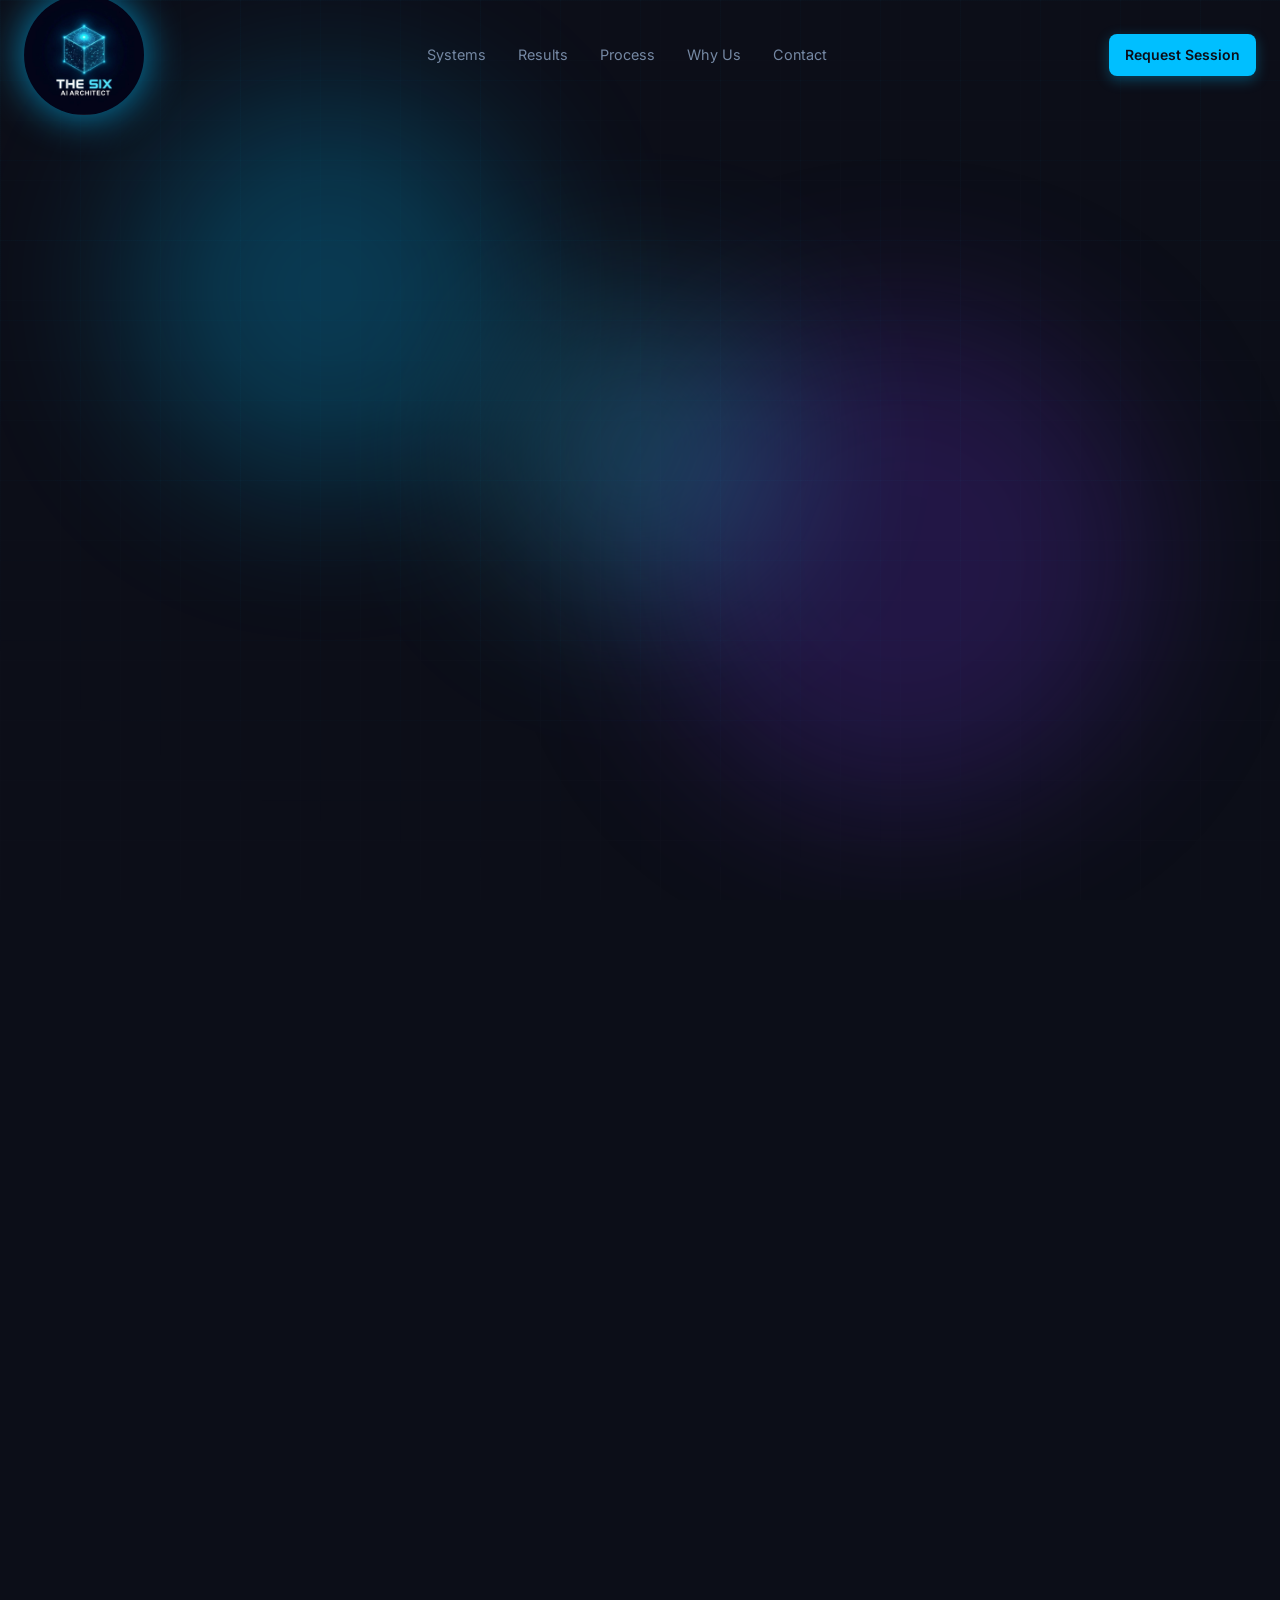
==== commit afc0297f: "Add footer, chat widget, and cart from home page" ====
--- a/contact.html
+++ b/contact.html
@@ -1006,6 +1006,60 @@
         input.closest('.form-group').classList.remove('error');
       });
     });
-  </script>
+  <!-- Footer -->
+  <footer class="site-footer">
+    <div class="container footer-grid">
+      <div class="footer-brand">
+        <img src="assets/logo.jpg" alt="The Six AI" class="footer-logo" style="border-radius:50%" />
+        <p class="muted">We redesign business structures using intelligent systems to drive revenue growth, operational efficiency, and sustainable transformation.</p>
+        <div class="socials"><a href="#">LinkedIn</a><a href="#">Twitter</a><a href="#">GitHub</a></div>
+      </div>
+      <div><h4>Systems</h4><ul><li><a href="#">Revenue Intelligence</a></li><li><a href="#">Sales Automation</a></li><li><a href="#">Marketing Systems</a></li><li><a href="#">Customer Experience</a></li></ul></div>
+      <div><h4>Company</h4><ul><li><a href="#">About Us</a></li><li><a href="#">Case Studies</a></li><li><a href="#">Careers</a></li><li><a href="#">Contact</a></li></ul></div>
+      <div><h4>Resources</h4><ul><li><a href="#">Documentation</a></li><li><a href="#">Blog</a></li><li><a href="#">Webinars</a></li><li><a href="#">ROI Calculator</a></li></ul></div>
+    </div>
+    <div class="container footer-bottom">
+      <p class="muted small">© <span id="year"></span> The Six AI Architects. All rights reserved.</p>
+      <div><a href="#" class="muted">Privacy Policy</a> · <a href="#" class="muted">Terms of Service</a></div>
+    </div>
+  </footer>
+
+  <!-- Scroll to top -->
+  <button class="scroll-top" id="scrollTop" aria-label="Scroll to top">↑</button>
+
+  <!-- Chat widget -->
+  <button class="chat-fab" id="chatFab" aria-label="Open chat">💬</button>
+  <div class="chat-window" id="chatWindow">
+    <div class="chat-header">
+      <div><strong>The Six AI Architects</strong><div class="ds-label">Usually replies instantly</div></div>
+      <button id="chatClose" aria-label="Close">✕</button>
+    </div>
+    <div class="chat-messages" id="chatMessages"></div>
+    <form class="chat-input" id="chatForm">
+      <input type="text" id="chatInput" placeholder="Type your message..." />
+      <button type="submit">→</button>
+    </form>
+  </div>
+
+  <!-- Workflow Cart Drawer -->
+  <div class="cart-overlay" id="cartOverlay"></div>
+  <aside class="cart-drawer" id="cartDrawer" aria-label="Workflow cart">
+    <div class="cart-header">
+      <h3>Your Workflow Cart</h3>
+      <button id="cartClose" aria-label="Close">✕</button>
+    </div>
+    <div class="cart-body" id="cartBody"></div>
+    <div class="cart-footer">
+      <p class="muted small">Ready to discuss implementation? Book a free audit call with our architects.</p>
+      <button class="btn btn-primary" style="width:100%">Book Audit Call →</button>
+    </div>
+  </aside>
+
+  <!-- Floating cart button -->
+  <button class="cart-fab" id="cartFab" aria-label="Open cart">
+    🛒 <span id="cartCount" class="cart-count">0</span>
+  </button>
+
+  <script src="script.js"></script>
 </body>
 </html>
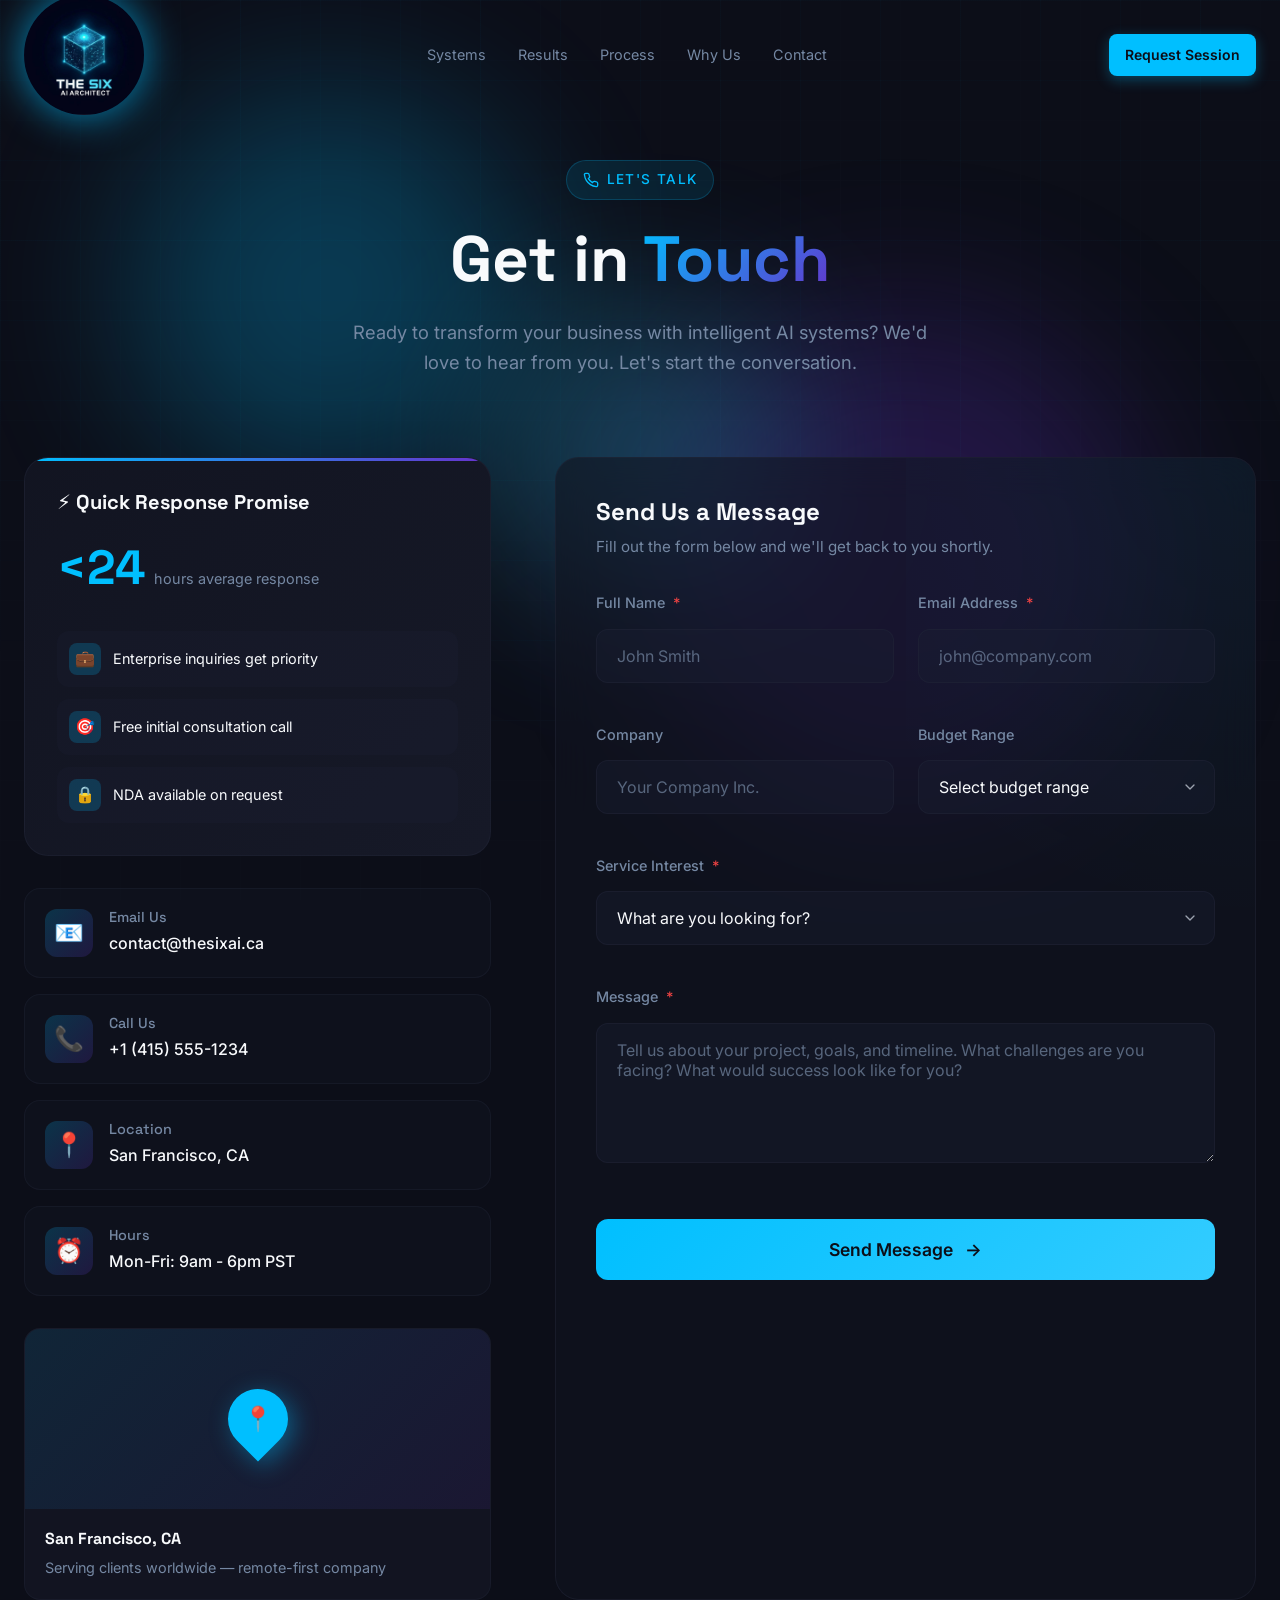
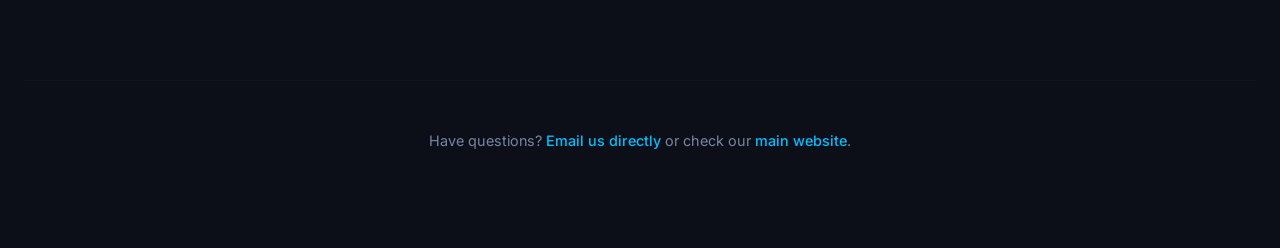
==== commit d755b162: "Revert "Add footer, chat widget, and cart from home page" This reverts commit afc0297fea44b03a6f2047" ====
--- a/contact.html
+++ b/contact.html
@@ -1006,60 +1006,6 @@
         input.closest('.form-group').classList.remove('error');
       });
     });
-  <!-- Footer -->
-  <footer class="site-footer">
-    <div class="container footer-grid">
-      <div class="footer-brand">
-        <img src="assets/logo.jpg" alt="The Six AI" class="footer-logo" style="border-radius:50%" />
-        <p class="muted">We redesign business structures using intelligent systems to drive revenue growth, operational efficiency, and sustainable transformation.</p>
-        <div class="socials"><a href="#">LinkedIn</a><a href="#">Twitter</a><a href="#">GitHub</a></div>
-      </div>
-      <div><h4>Systems</h4><ul><li><a href="#">Revenue Intelligence</a></li><li><a href="#">Sales Automation</a></li><li><a href="#">Marketing Systems</a></li><li><a href="#">Customer Experience</a></li></ul></div>
-      <div><h4>Company</h4><ul><li><a href="#">About Us</a></li><li><a href="#">Case Studies</a></li><li><a href="#">Careers</a></li><li><a href="#">Contact</a></li></ul></div>
-      <div><h4>Resources</h4><ul><li><a href="#">Documentation</a></li><li><a href="#">Blog</a></li><li><a href="#">Webinars</a></li><li><a href="#">ROI Calculator</a></li></ul></div>
-    </div>
-    <div class="container footer-bottom">
-      <p class="muted small">© <span id="year"></span> The Six AI Architects. All rights reserved.</p>
-      <div><a href="#" class="muted">Privacy Policy</a> · <a href="#" class="muted">Terms of Service</a></div>
-    </div>
-  </footer>
-
-  <!-- Scroll to top -->
-  <button class="scroll-top" id="scrollTop" aria-label="Scroll to top">↑</button>
-
-  <!-- Chat widget -->
-  <button class="chat-fab" id="chatFab" aria-label="Open chat">💬</button>
-  <div class="chat-window" id="chatWindow">
-    <div class="chat-header">
-      <div><strong>The Six AI Architects</strong><div class="ds-label">Usually replies instantly</div></div>
-      <button id="chatClose" aria-label="Close">✕</button>
-    </div>
-    <div class="chat-messages" id="chatMessages"></div>
-    <form class="chat-input" id="chatForm">
-      <input type="text" id="chatInput" placeholder="Type your message..." />
-      <button type="submit">→</button>
-    </form>
-  </div>
-
-  <!-- Workflow Cart Drawer -->
-  <div class="cart-overlay" id="cartOverlay"></div>
-  <aside class="cart-drawer" id="cartDrawer" aria-label="Workflow cart">
-    <div class="cart-header">
-      <h3>Your Workflow Cart</h3>
-      <button id="cartClose" aria-label="Close">✕</button>
-    </div>
-    <div class="cart-body" id="cartBody"></div>
-    <div class="cart-footer">
-      <p class="muted small">Ready to discuss implementation? Book a free audit call with our architects.</p>
-      <button class="btn btn-primary" style="width:100%">Book Audit Call →</button>
-    </div>
-  </aside>
-
-  <!-- Floating cart button -->
-  <button class="cart-fab" id="cartFab" aria-label="Open cart">
-    🛒 <span id="cartCount" class="cart-count">0</span>
-  </button>
-
-  <script src="script.js"></script>
+  </script>
 </body>
 </html>
